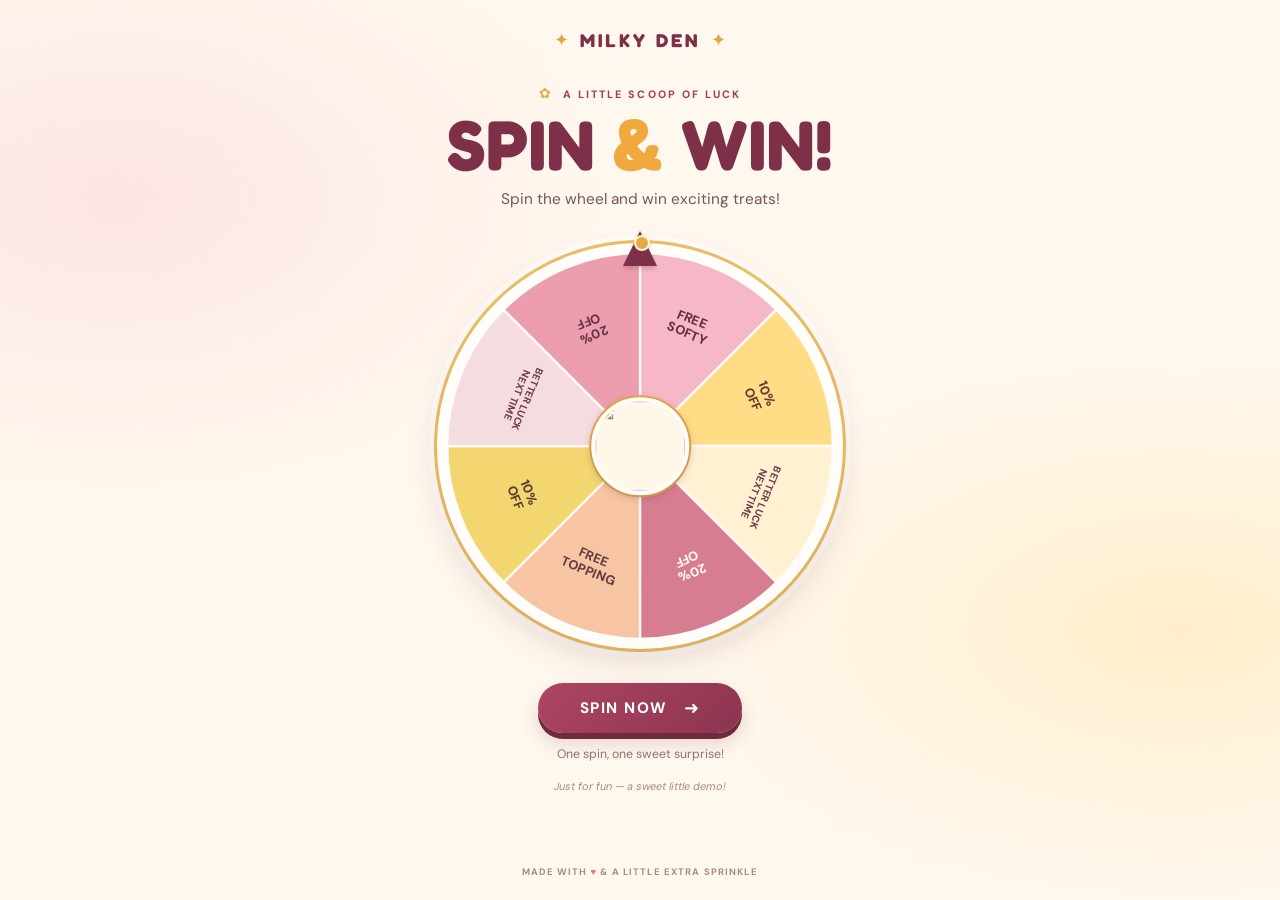
==== index.html @ 65115a9a "Add files via upload" ====
<!doctype html>
<html lang="en">
  <head>
    <meta charset="UTF-8">
    <meta name="viewport" content="width=device-width, initial-scale=1">
    <meta name="theme-color" content="#fff8ef">
    <meta
      name="description"
      content="Spin the Milky Den prize wheel and win an ice cream treat."
    >
    <title>Milky Den | Spin &amp; Win</title>
    <link rel="preconnect" href="https://fonts.googleapis.com">
    <link rel="preconnect" href="https://fonts.gstatic.com" crossorigin>
    <link
      href="https://fonts.googleapis.com/css2?family=DM+Sans:wght@400;500;600;700;800&family=Fredoka:wght@500;600;700&display=swap"
      rel="stylesheet"
    >
    <link rel="stylesheet" href="style.css">
    <script src="script.js" defer></script>
  </head>
  <body>
    <main class="page-shell">
      <header class="brand-header" aria-label="Milky Den">
        <span class="brand-sparkle" aria-hidden="true">✦</span>
        <span class="brand-name">MILKY DEN</span>
        <span class="brand-sparkle" aria-hidden="true">✦</span>
      </header>

      <section class="game-card" aria-labelledby="page-title">
        <div class="intro">
          <p class="eyebrow"><span aria-hidden="true">✿</span> A LITTLE SCOOP OF LUCK</p>
          <h1 id="page-title">SPIN <span>&amp;</span> WIN!</h1>
          <p class="subtitle">Spin the wheel and win exciting treats!</p>
        </div>

        <div class="wheel-area">
          <div class="wheel-frame" id="wheelFrame">
            <div class="pointer" aria-hidden="true"></div>
            <canvas
              class="prize-wheel"
              id="prizeWheel"
              role="img"
              aria-label="Prize wheel, clockwise from the top: Free Softy, 10 percent off, Better Luck Next Time, 20 percent off, Free Topping, 10 percent off, Better Luck Next Time, 20 percent off."
            ></canvas>
            <div class="wheel-hub" aria-hidden="true">
              <img class="hub-logo" src="assets/logo.png" alt="">
            </div>
          </div>
        </div>

        <button class="spin-button" id="spinButton" type="button">
          <span class="button-label">SPIN NOW</span>
          <span class="button-arrow" aria-hidden="true">➜</span>
        </button>
        <p class="spin-note" id="spinNote">One spin, one sweet surprise!</p>

        <div class="result-card" id="resultCard" role="status" aria-live="polite" hidden>
          <span class="result-sparkle" aria-hidden="true">✦</span>
          <p class="result-kicker" id="resultKicker">YOUR SPIN RESULT</p>
          <p class="result-message" id="resultMessage"></p>
          <p class="result-detail" id="resultDetail"></p>
        </div>

        <p class="demo-note">Just for fun — a sweet little demo!</p>
      </section>

      <footer class="page-footer">
        <span>MADE WITH <span class="heart" aria-label="love">♥</span> &amp; A LITTLE EXTRA SPRINKLE</span>
      </footer>
    </main>
  </body>
</html>
---- style.css ----
:root {
  color-scheme: light;
  font-family: "DM Sans", sans-serif;
  color: #512e36;
  background: #fff8ef;
  font-synthesis: none;
  text-rendering: optimizeLegibility;
  -webkit-font-smoothing: antialiased;
  -moz-osx-font-smoothing: grayscale;
  --berry: #a63f5c;
  --berry-deep: #7d3048;
  --pink: #f5b5c5;
  --cream: #fff8ef;
  --yellow: #ffd879;
}

* {
  box-sizing: border-box;
}

body {
  min-width: 320px;
  min-height: 100vh;
  margin: 0;
  overflow-x: hidden;
  background:
    radial-gradient(ellipse at 9% 22%, rgba(245, 181, 197, 0.28), transparent 30%),
    radial-gradient(ellipse at 92% 70%, rgba(255, 216, 121, 0.3), transparent 31%),
    var(--cream);
}

body::before,
body::after {
  position: fixed;
  z-index: -1;
  width: 280px;
  height: 280px;
  border: 1px solid rgba(166, 63, 92, 0.08);
  border-radius: 50%;
  content: "";
  pointer-events: none;
}

body::before {
  top: -150px;
  right: -80px;
  box-shadow: 0 0 0 24px rgba(245, 181, 197, 0.06), 0 0 0 48px rgba(245, 181, 197, 0.04);
}

body::after {
  bottom: -180px;
  left: -100px;
  width: 340px;
  height: 340px;
  box-shadow: 0 0 0 24px rgba(255, 216, 121, 0.08), 0 0 0 48px rgba(255, 216, 121, 0.05);
}

button {
  font: inherit;
}

.page-shell {
  display: flex;
  min-height: 100vh;
  flex-direction: column;
  align-items: center;
  padding: 28px 20px 20px;
}

.brand-header {
  display: flex;
  align-items: center;
  gap: 11px;
  color: var(--berry-deep);
}

.brand-name {
  font-family: "Fredoka", sans-serif;
  font-size: 1.16rem;
  font-weight: 700;
  letter-spacing: 0.17em;
}

.brand-sparkle {
  color: #e7a63c;
  font-size: 1.15rem;
}

.game-card {
  display: flex;
  width: min(100%, 590px);
  flex: 1;
  flex-direction: column;
  align-items: center;
  padding: 32px 28px 23px;
  text-align: center;
}

.intro {
  margin-bottom: 22px;
}

.eyebrow {
  margin: 0 0 7px;
  color: var(--berry);
  font-size: 0.67rem;
  font-weight: 800;
  letter-spacing: 0.19em;
}

.eyebrow span {
  margin-right: 5px;
  color: #e5a944;
  font-size: 0.9rem;
}

h1 {
  margin: 0;
  color: var(--berry-deep);
  font-family: "Fredoka", sans-serif;
  font-size: clamp(2.8rem, 11vw, 4.4rem);
  font-weight: 700;
  letter-spacing: 0.015em;
  line-height: 1;
}

h1 span {
  color: #efa93d;
}

.subtitle {
  margin: 10px 0 0;
  color: #76565a;
  font-size: 0.96rem;
}

.wheel-area {
  width: min(100%, 430px);
  padding: 12px;
}

.wheel-frame {
  position: relative;
  width: 100%;
  aspect-ratio: 1;
  border: 8px solid #fffdf9;
  border-radius: 50%;
  background: #fffdf9;
  box-shadow:
    0 12px 30px rgba(109, 57, 55, 0.17),
    0 0 0 3px #efc264,
    0 0 0 8px rgba(255, 255, 255, 0.72);
}

.prize-wheel {
  display: block;
  width: 100%;
  height: 100%;
  overflow: visible;
  border-radius: 50%;
  transform: rotate(0deg);
  transform-origin: center;
  will-change: transform;
}

.pointer {
  position: absolute;
  z-index: 3;
  top: -20px;
  left: 50%;
  width: 0;
  height: 0;
  border-top: 0;
  border-right: 17px solid transparent;
  border-bottom: 35px solid var(--berry-deep);
  border-left: 17px solid transparent;
  filter: drop-shadow(0 3px 2px rgba(73, 33, 42, 0.2));
  transform: translateX(-50%);
}

.pointer::after {
  position: absolute;
  top: 4px;
  left: -6px;
  width: 12px;
  height: 12px;
  border: 2px solid #fff6d8;
  border-radius: 50%;
  background: #e6aa43;
  content: "";
}

.wheel-hub {
  position: absolute;
  z-index: 2;
  top: 50%;
  left: 50%;
  display: flex;
  width: 25%;
  aspect-ratio: 1;
  flex-direction: column;
  align-items: center;
  justify-content: center;
  border: 4px solid #fffdf9;
  border-radius: 50%;
  background: #fff7e8;
  box-shadow: 0 2px 9px rgba(82, 46, 54, 0.28), 0 0 0 2px #e8ad49;
  color: var(--berry-deep);
  line-height: 1;
  transform: translate(-50%, -50%);
}

.hub-logo {
  display: block;
  width: 100%;
  height: 100%;
  border-radius: 50%;
  object-fit: contain;
}

.spin-button {
  display: flex;
  min-width: 204px;
  align-items: center;
  justify-content: center;
  gap: 16px;
  margin-top: 22px;
  padding: 14px 26px;
  border: 0;
  border-radius: 999px;
  background: linear-gradient(135deg, #ae4662, #8c3450);
  box-shadow: 0 6px 0 #6f2a40, 0 10px 20px rgba(125, 48, 72, 0.2);
  color: white;
  cursor: pointer;
  font-size: 0.95rem;
  font-weight: 800;
  letter-spacing: 0.1em;
  transition: transform 160ms ease, box-shadow 160ms ease, opacity 160ms ease;
}

.spin-button:hover:not(:disabled) {
  box-shadow: 0 4px 0 #6f2a40, 0 7px 16px rgba(125, 48, 72, 0.2);
  transform: translateY(2px);
}

.spin-button:active:not(:disabled) {
  box-shadow: 0 2px 0 #6f2a40;
  transform: translateY(4px);
}

.spin-button:focus-visible {
  outline: 3px solid #e8ad49;
  outline-offset: 5px;
}

.spin-button:disabled {
  cursor: not-allowed;
  opacity: 0.72;
}

.button-arrow {
  font-size: 1.1rem;
}

.spin-note {
  min-height: 1.2em;
  margin: 13px 0 0;
  color: #8d7273;
  font-size: 0.77rem;
}

.result-card {
  position: relative;
  width: min(100%, 360px);
  margin-top: 21px;
  padding: 18px 20px 16px;
  border: 1px solid rgba(166, 63, 92, 0.15);
  border-radius: 20px;
  background: rgba(255, 255, 255, 0.75);
  box-shadow: 0 8px 22px rgba(109, 57, 55, 0.09);
  animation: result-pop 420ms cubic-bezier(0.2, 0.8, 0.2, 1) both;
}

.result-sparkle {
  position: absolute;
  top: 12px;
  right: 16px;
  color: #e7a63c;
  font-size: 1.1rem;
}

.result-kicker {
  margin: 0 0 6px;
  color: var(--berry);
  font-size: 0.64rem;
  font-weight: 800;
  letter-spacing: 0.16em;
}

.result-message {
  margin: 0;
  color: var(--berry-deep);
  font-family: "Fredoka", sans-serif;
  font-size: 1.65rem;
  font-weight: 600;
}

.result-detail {
  margin: 5px 0 0;
  color: #76565a;
  font-size: 0.8rem;
}

.demo-note {
  margin: 17px 0 0;
  color: #a88b7d;
  font-size: 0.68rem;
  font-style: italic;
}

.page-footer {
  padding: 9px 0 2px;
  color: #a88b7d;
  font-size: 0.59rem;
  font-weight: 700;
  letter-spacing: 0.12em;
  text-align: center;
}

.heart {
  color: #d67583;
}

@keyframes result-pop {
  from {
    opacity: 0;
    transform: translateY(10px) scale(0.97);
  }

  to {
    opacity: 1;
    transform: translateY(0) scale(1);
  }
}

@media (max-width: 480px) {
  .page-shell {
    padding: 22px 14px 16px;
  }

  .game-card {
    padding: 29px 4px 18px;
  }

  .intro {
    margin-bottom: 19px;
  }

  .subtitle {
    font-size: 0.88rem;
  }

  .wheel-area {
    width: min(100%, 370px);
    padding: 10px;
  }

  .wheel-frame {
    border-width: 6px;
  }

  .pointer {
    top: -17px;
    border-right-width: 14px;
    border-bottom-width: 30px;
    border-left-width: 14px;
  }

  .pointer::after {
    left: -5px;
    width: 10px;
    height: 10px;
  }

  .spin-button {
    margin-top: 19px;
  }
}

@media (prefers-reduced-motion: reduce) {
  *,
  *::before,
  *::after {
    scroll-behavior: auto !important;
  }
}
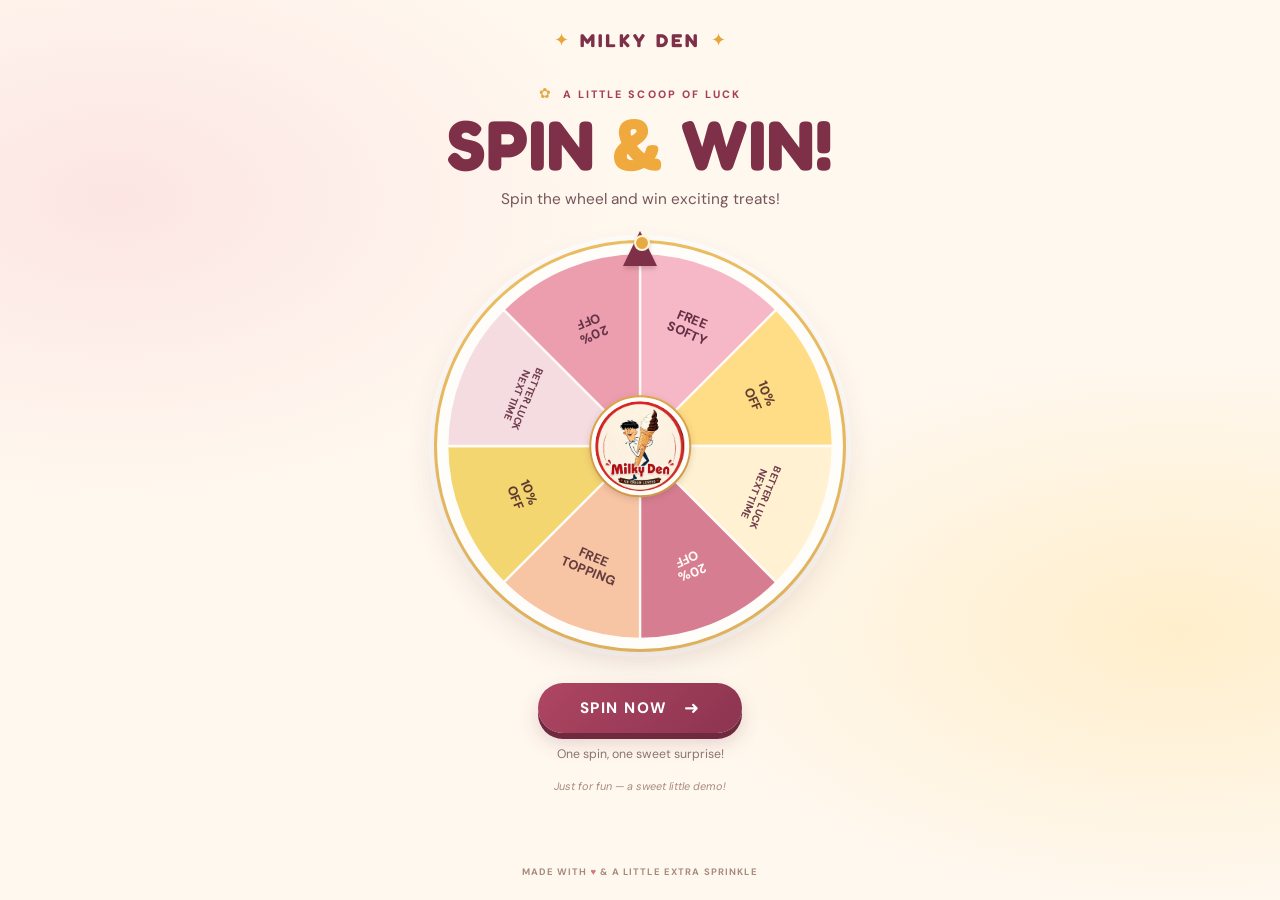
==== commit 1320b0a0: "Add files via upload" ====
--- a/index.html
+++ b/index.html
@@ -43,7 +43,7 @@
               aria-label="Prize wheel, clockwise from the top: Free Softy, 10 percent off, Better Luck Next Time, 20 percent off, Free Topping, 10 percent off, Better Luck Next Time, 20 percent off."
             ></canvas>
             <div class="wheel-hub" aria-hidden="true">
-              <img class="hub-logo" src="assets/logo.png" alt="">
+              <img class="hub-logo" src="./assets/logo.png" alt="">
             </div>
           </div>
         </div>
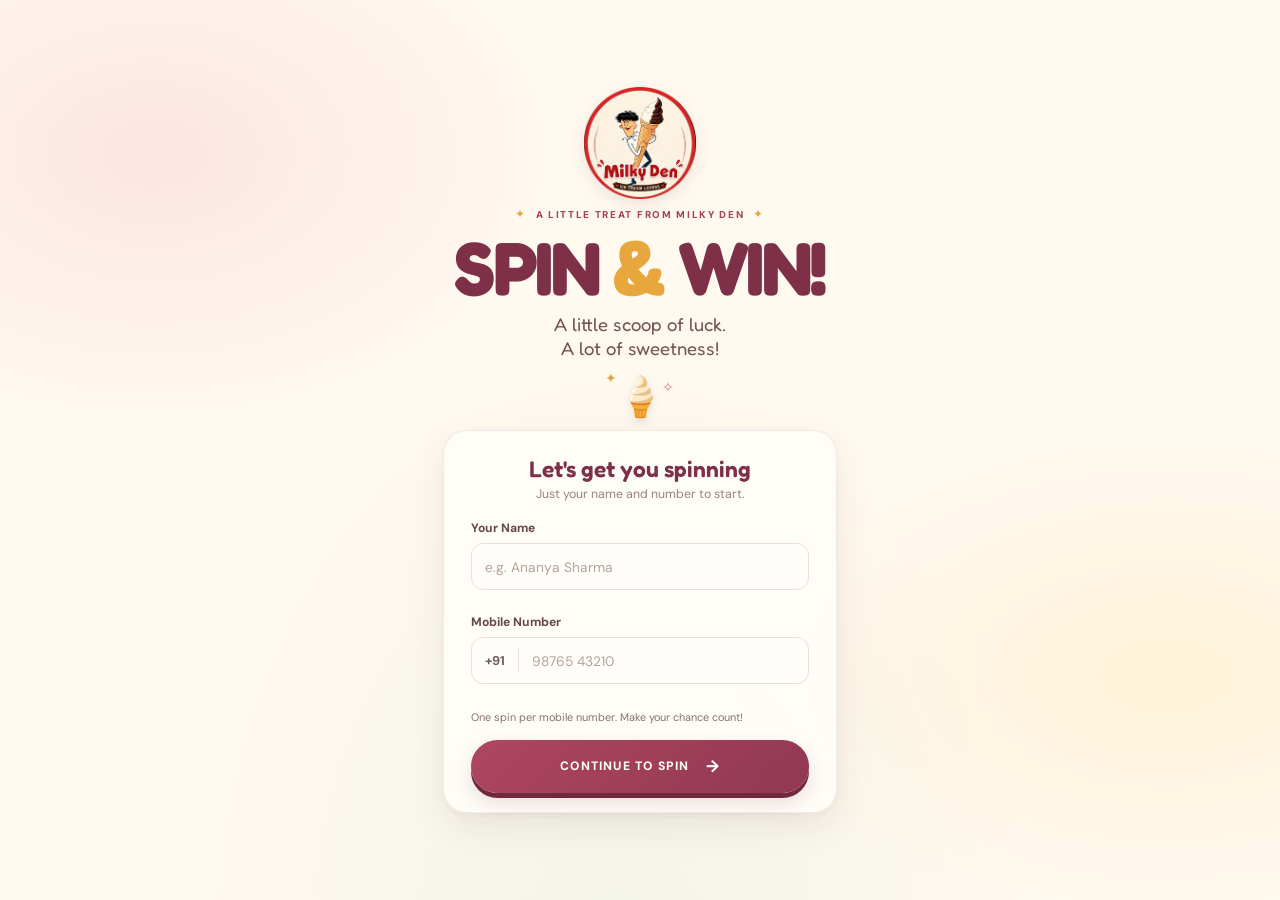
==== commit c2dd9227: "Add files via upload" ====
--- a/index.html
+++ b/index.html
@@ -3,70 +3,132 @@
   <head>
     <meta charset="UTF-8">
     <meta name="viewport" content="width=device-width, initial-scale=1">
-    <meta name="theme-color" content="#fff8ef">
-    <meta
-      name="description"
-      content="Spin the Milky Den prize wheel and win an ice cream treat."
-    >
-    <title>Milky Den | Spin &amp; Win</title>
+    <meta name="theme-color" content="#fff9f0">
+    <meta name="description" content="A little scoop of luck. A lot of sweetness! Spin with Milky Den.">
+    <title>Spin &amp; Win | Milky Den</title>
     <link rel="preconnect" href="https://fonts.googleapis.com">
     <link rel="preconnect" href="https://fonts.gstatic.com" crossorigin>
     <link
-      href="https://fonts.googleapis.com/css2?family=DM+Sans:wght@400;500;600;700;800&family=Fredoka:wght@500;600;700&display=swap"
+      href="https://fonts.googleapis.com/css2?family=DM+Sans:wght@400;500;600;700;800&family=Fredoka:wght@400;500;600;700&display=swap"
       rel="stylesheet"
     >
-    <link rel="stylesheet" href="style.css">
-    <script src="script.js" defer></script>
+    <link rel="stylesheet" href="style.css?v=6">
+    <script src="./assets/supabase-config.js"></script>
+    <script src="script.js?v=6" defer></script>
   </head>
   <body>
-    <main class="page-shell">
-      <header class="brand-header" aria-label="Milky Den">
-        <span class="brand-sparkle" aria-hidden="true">✦</span>
-        <span class="brand-name">MILKY DEN</span>
-        <span class="brand-sparkle" aria-hidden="true">✦</span>
-      </header>
-
-      <section class="game-card" aria-labelledby="page-title">
-        <div class="intro">
-          <p class="eyebrow"><span aria-hidden="true">✿</span> A LITTLE SCOOP OF LUCK</p>
-          <h1 id="page-title">SPIN <span>&amp;</span> WIN!</h1>
-          <p class="subtitle">Spin the wheel and win exciting treats!</p>
-        </div>
-
-        <div class="wheel-area">
-          <div class="wheel-frame" id="wheelFrame">
-            <div class="pointer" aria-hidden="true"></div>
-            <canvas
-              class="prize-wheel"
-              id="prizeWheel"
-              role="img"
-              aria-label="Prize wheel, clockwise from the top: Free Softy, 10 percent off, Better Luck Next Time, 20 percent off, Free Topping, 10 percent off, Better Luck Next Time, 20 percent off."
-            ></canvas>
-            <div class="wheel-hub" aria-hidden="true">
-              <img class="hub-logo" src="./assets/logo.png" alt="">
+    <main class="app-shell">
+      <section class="screen registration-screen is-active" id="registrationScreen" aria-labelledby="registrationTitle">
+        <img class="brand-logo registration-logo" src="./assets/logo.png" alt="Milky Den">
+        <div class="registration-content">
+          <div class="intro">
+            <p class="eyebrow"><span aria-hidden="true">✦</span> A LITTLE TREAT FROM MILKY DEN <span aria-hidden="true">✦</span></p>
+            <h1 id="registrationTitle">SPIN <span>&amp;</span> WIN!</h1>
+            <p class="tagline">A little scoop of luck.<br>A lot of sweetness!</p>
+            <div class="scoop-illustration" aria-hidden="true">
+              <span class="scoop-sparkle sparkle-left">✦</span>
+              <span class="scoop-emoji">🍦</span>
+              <span class="scoop-sparkle sparkle-right">✧</span>
             </div>
           </div>
+
+          <form class="registration-card" id="registrationForm" novalidate>
+            <div class="card-heading">
+              <h2>Let's get you spinning</h2>
+              <p>Just your name and number to start.</p>
+            </div>
+
+            <label for="customerName">Your Name</label>
+            <input
+              id="customerName"
+              name="name"
+              type="text"
+              autocomplete="name"
+              placeholder="e.g. Ananya Sharma"
+              maxlength="60"
+              required
+              aria-describedby="nameError"
+            >
+            <p class="field-error" id="nameError"></p>
+
+            <label for="customerPhone">Mobile Number</label>
+            <div class="phone-input">
+              <span class="country-code" aria-hidden="true">+91</span>
+              <input
+                id="customerPhone"
+                name="phone"
+                type="tel"
+                inputmode="tel"
+                autocomplete="tel"
+                placeholder="98765 43210"
+                maxlength="18"
+                required
+                aria-describedby="phoneError"
+              >
+            </div>
+            <p class="field-error" id="phoneError"></p>
+            <p class="phone-privacy-note">
+              One spin per mobile number. Make your chance count!
+            </p>
+            <p class="field-error storage-error" id="storageError" role="alert" hidden></p>
+
+            <button class="primary-button continue-button" type="submit">
+              <span>CONTINUE TO SPIN</span><span class="button-arrow" aria-hidden="true">→</span>
+            </button>
+          </form>
         </div>
-
-        <button class="spin-button" id="spinButton" type="button">
-          <span class="button-label">SPIN NOW</span>
-          <span class="button-arrow" aria-hidden="true">➜</span>
-        </button>
-        <p class="spin-note" id="spinNote">One spin, one sweet surprise!</p>
-
-        <div class="result-card" id="resultCard" role="status" aria-live="polite" hidden>
-          <span class="result-sparkle" aria-hidden="true">✦</span>
-          <p class="result-kicker" id="resultKicker">YOUR SPIN RESULT</p>
-          <p class="result-message" id="resultMessage"></p>
-          <p class="result-detail" id="resultDetail"></p>
-        </div>
-
-        <p class="demo-note">Just for fun — a sweet little demo!</p>
       </section>
 
-      <footer class="page-footer">
-        <span>MADE WITH <span class="heart" aria-label="love">♥</span> &amp; A LITTLE EXTRA SPRINKLE</span>
-      </footer>
+      <section class="screen wheel-screen" id="wheelScreen" aria-labelledby="wheelTitle" aria-hidden="true" hidden>
+        <img class="brand-logo wheel-logo" src="./assets/logo.png" alt="Milky Den">
+        <div class="wheel-content">
+          <div class="wheel-heading">
+            <p class="eyebrow"><span aria-hidden="true">✦</span> YOUR MOMENT, YOUR MAGIC <span aria-hidden="true">✦</span></p>
+            <h1 id="wheelTitle">YOUR SWEET CHANCE!</h1>
+            <p>Spin and discover your surprise.</p>
+          </div>
+
+          <div class="wheel-stage">
+            <span class="wheel-star wheel-star-one" aria-hidden="true">✦</span>
+            <span class="wheel-star wheel-star-two" aria-hidden="true">✧</span>
+            <span class="wheel-star wheel-star-three" aria-hidden="true">✳</span>
+            <div class="wheel-frame" id="wheelFrame">
+              <div class="wheel-disc" id="wheelDisc">
+                <canvas
+                  class="prize-wheel"
+                  id="prizeWheel"
+                  role="img"
+                  aria-label="Prize wheel, clockwise from the top: Free Softy, 10 percent off, Better Luck Next Time, 20 percent off, Free Topping, 10 percent off, Better Luck Next Time, 20 percent off."
+                ></canvas>
+                <div class="wheel-center" aria-hidden="true">
+                  <img class="hub-logo" src="./assets/logo.png" alt="">
+                </div>
+              </div>
+              <div class="pointer" aria-hidden="true"></div>
+            </div>
+          </div>
+
+          <button class="primary-button spin-button" id="spinButton" type="button" disabled>
+            <span class="button-label">SPIN NOW</span><span class="button-arrow" aria-hidden="true">🍦</span>
+          </button>
+          <p class="spin-note" id="spinNote" role="status" aria-live="polite"></p>
+        </div>
+      </section>
+
+      <section class="screen result-screen" id="resultScreen" aria-labelledby="completionTitle" aria-hidden="true" hidden>
+        <img class="brand-logo result-logo" src="./assets/logo.png" alt="Milky Den">
+        <div class="saved-result-card">
+          <div class="result-decoration" aria-hidden="true">✦</div>
+          <p class="result-welcome" id="resultWelcome"></p>
+          <span class="result-scoop" aria-hidden="true">🍦</span>
+          <p class="result-kicker">SWEET SURPRISE, SAVED JUST FOR YOU</p>
+          <h1 id="completionTitle">YOUR CHANCE IS COMPLETED!</h1>
+          <p class="saved-prize-label">Your prize</p>
+          <p class="saved-prize" id="savedPrize"></p>
+          <p class="result-message" id="resultMessage"></p>
+          <p class="redemption-note" id="redemptionNote"></p>
+        </div>
+      </section>
     </main>
   </body>
 </html>
--- a/style.css
+++ b/style.css
@@ -1,390 +1,1007 @@
 :root {
   color-scheme: light;
   font-family: "DM Sans", sans-serif;
-  color: #512e36;
-  background: #fff8ef;
+  color: #54363b;
+  background: #fff9f0;
   font-synthesis: none;
   text-rendering: optimizeLegibility;
   -webkit-font-smoothing: antialiased;
   -moz-osx-font-smoothing: grayscale;
   --berry: #a63f5c;
   --berry-deep: #7d3048;
+  --cream: #fff9f0;
   --pink: #f5b5c5;
-  --cream: #fff8ef;
-  --yellow: #ffd879;
+  --yellow: #ffdc86;
+  --mint: #c5e1cd;
+  --lavender: #e8d9ef;
+  --peach: #f7c4a4;
+  --rim-inset: 10px;
+  --pointer-height: 26px;
 }
 
 * {
   box-sizing: border-box;
 }
 
+html,
 body {
   min-width: 320px;
+  min-height: 100%;
+  margin: 0;
+}
+
+body {
   min-height: 100vh;
-  margin: 0;
+  min-height: 100svh;
   overflow-x: hidden;
   background:
-    radial-gradient(ellipse at 9% 22%, rgba(245, 181, 197, 0.28), transparent 30%),
-    radial-gradient(ellipse at 92% 70%, rgba(255, 216, 121, 0.3), transparent 31%),
+    radial-gradient(ellipse at 12% 17%, rgba(245, 181, 197, 0.3), transparent 25rem),
+    radial-gradient(ellipse at 91% 75%, rgba(255, 220, 134, 0.23), transparent 27rem),
+    radial-gradient(ellipse at 48% 105%, rgba(197, 225, 205, 0.2), transparent 26rem),
     var(--cream);
 }
 
-body::before,
-body::after {
-  position: fixed;
+button,
+input {
+  font: inherit;
+}
+
+button,
+input {
+  -webkit-tap-highlight-color: transparent;
+}
+
+.app-shell {
+  position: relative;
+  display: grid;
+  width: 100%;
+  min-height: 100vh;
+  min-height: 100svh;
+  place-items: center;
+  padding: 24px;
+}
+
+.screen {
+  display: flex;
+  width: min(100%, 520px);
+  min-height: calc(100vh - 48px);
+  min-height: calc(100svh - 48px);
+  flex-direction: column;
+  align-items: center;
+  justify-content: center;
+  text-align: center;
+}
+
+.screen[hidden] {
+  display: none;
+}
+
+.screen.is-active {
+  animation: screen-enter 480ms cubic-bezier(0.2, 0.75, 0.25, 1) both;
+}
+
+.screen.is-leaving {
+  animation: screen-leave 260ms ease both;
+  pointer-events: none;
+}
+
+.brand-logo {
+  display: block;
+  width: 100px;
+  height: 100px;
+  object-fit: contain;
+  filter: drop-shadow(0 5px 8px rgba(90, 50, 45, 0.1));
+}
+
+.registration-logo {
+  width: 112px;
+  height: 112px;
+  margin-bottom: 5px;
+}
+
+.registration-content {
+  width: 100%;
+}
+
+.intro {
+  position: relative;
+  padding-top: 2px;
+}
+
+.eyebrow {
+  margin: 0;
+  color: var(--berry);
+  font-size: 0.62rem;
+  font-weight: 800;
+  letter-spacing: 0.17em;
+}
+
+.eyebrow span {
+  padding: 0 5px;
+  color: #dfa840;
+  font-size: 0.78rem;
+}
+
+h1,
+h2,
+p {
+  overflow-wrap: break-word;
+}
+
+h1,
+h2 {
+  font-family: "Fredoka", sans-serif;
+}
+
+.registration-screen h1 {
+  margin: 9px 0 0;
+  color: var(--berry-deep);
+  font-size: clamp(3.35rem, 11vw, 4.7rem);
+  font-weight: 700;
+  letter-spacing: -0.035em;
+  line-height: 0.98;
+}
+
+.registration-screen h1 span {
+  color: #e8a73d;
+}
+
+.tagline {
+  margin: 8px 0 0;
+  color: #75545a;
+  font-family: "Fredoka", sans-serif;
+  font-size: 1.16rem;
+  font-weight: 400;
+  line-height: 1.28;
+}
+
+.scoop-illustration {
+  position: relative;
+  display: grid;
+  width: 64px;
+  height: 58px;
+  place-items: center;
+  margin: 7px auto 5px;
+}
+
+.scoop-emoji {
+  display: block;
+  font-size: 2.45rem;
+  filter: drop-shadow(0 5px 5px rgba(111, 63, 56, 0.12));
+  animation: scoop-bob 2.6s ease-in-out infinite;
+}
+
+.scoop-sparkle {
+  position: absolute;
+  color: #dda84e;
+  pointer-events: none;
+}
+
+.sparkle-left {
+  top: 3px;
+  left: -3px;
+  font-size: 0.85rem;
+}
+
+.sparkle-right {
+  top: 11px;
+  right: -2px;
+  color: #cf7786;
+  font-size: 0.9rem;
+}
+
+.registration-card {
+  width: min(100%, 394px);
+  margin: 0 auto;
+  padding: 24px 27px 19px;
+  border: 1px solid rgba(125, 48, 72, 0.09);
+  border-radius: 24px;
+  background: rgba(255, 253, 249, 0.91);
+  box-shadow: 0 14px 36px rgba(99, 55, 55, 0.09), 0 2px 6px rgba(99, 55, 55, 0.035);
+  text-align: left;
+}
+
+.card-heading {
+  margin-bottom: 18px;
+  text-align: center;
+}
+
+.card-heading h2 {
+  margin: 0;
+  color: var(--berry-deep);
+  font-size: 1.42rem;
+  font-weight: 600;
+}
+
+.card-heading p {
+  margin: 4px 0 0;
+  color: #9a817a;
+  font-size: 0.77rem;
+}
+
+.registration-card label {
+  display: block;
+  margin: 0 0 7px;
+  color: #67474b;
+  font-size: 0.76rem;
+  font-weight: 700;
+}
+
+.registration-card input {
+  width: 100%;
+  height: 47px;
+  padding: 0 13px;
+  border: 1px solid #ecded6;
+  border-radius: 12px;
+  outline: none;
+  background: #fffefa;
+  color: #52363c;
+  font-size: 0.86rem;
+  transition: border-color 150ms ease, box-shadow 150ms ease;
+}
+
+.registration-card input::placeholder {
+  color: #b6a29a;
+}
+
+.registration-card input:focus {
+  border-color: #cb8591;
+  box-shadow: 0 0 0 3px rgba(203, 133, 145, 0.15);
+}
+
+.registration-card input[aria-invalid="true"] {
+  border-color: #bd4b56;
+}
+
+.registration-card input:read-only {
+  background: #fff7f4;
+  color: #806b69;
+}
+
+.phone-privacy-note {
+  margin: 2px 0 12px;
+  color: #896f70;
+  font-size: 0.68rem;
+  line-height: 1.5;
+}
+
+.phone-input {
+  display: flex;
+  height: 47px;
+  align-items: center;
+  overflow: hidden;
+  border: 1px solid #ecded6;
+  border-radius: 12px;
+  background: #fffefa;
+}
+
+.phone-input:focus-within {
+  border-color: #cb8591;
+  box-shadow: 0 0 0 3px rgba(203, 133, 145, 0.15);
+}
+
+.phone-input input {
+  height: 45px;
+  border: 0;
+  border-radius: 0;
+  background: transparent;
+  box-shadow: none;
+}
+
+.phone-input input:focus {
+  box-shadow: none;
+}
+
+.country-code {
+  display: grid;
+  height: 25px;
+  flex: 0 0 auto;
+  place-items: center;
+  padding: 0 13px;
+  border-right: 1px solid #eee1da;
+  color: #735a59;
+  font-size: 0.8rem;
+  font-weight: 700;
+}
+
+.field-error {
+  min-height: 0.85em;
+  margin: 5px 0 10px;
+  color: #b23d4c;
+  font-size: 0.67rem;
+}
+
+.primary-button {
+  display: inline-flex;
+  min-height: 53px;
+  align-items: center;
+  justify-content: center;
+  gap: 16px;
+  padding: 0 25px;
+  border: 0;
+  border-radius: 999px;
+  background: linear-gradient(135deg, #ae4662, #913852);
+  box-shadow: 0 5px 0 #712940, 0 9px 20px rgba(125, 48, 72, 0.17);
+  color: #fffdf8;
+  cursor: pointer;
+  font-size: 0.76rem;
+  font-weight: 800;
+  letter-spacing: 0.1em;
+  text-align: center;
+  transition: transform 160ms ease, box-shadow 160ms ease, opacity 160ms ease;
+}
+
+.primary-button:hover:not(:disabled) {
+  box-shadow: 0 3px 0 #712940, 0 7px 16px rgba(125, 48, 72, 0.17);
+  transform: translateY(2px);
+}
+
+.primary-button:active:not(:disabled) {
+  box-shadow: 0 1px 0 #712940;
+  transform: translateY(4px);
+}
+
+.primary-button:focus-visible {
+  outline: 3px solid #e8ad49;
+  outline-offset: 4px;
+}
+
+.button-arrow {
+  font-size: 1.05rem;
+}
+
+.continue-button {
+  width: 100%;
+  margin-top: 3px;
+}
+
+.wheel-screen {
+  width: min(100%, 650px);
+  padding-top: 12px;
+  padding-bottom: 15px;
+}
+
+.wheel-logo {
+  width: 83px;
+  height: 83px;
+  margin-bottom: 1px;
+}
+
+.wheel-content {
+  display: flex;
+  width: 100%;
+  flex-direction: column;
+  align-items: center;
+}
+
+.wheel-heading h1 {
+  margin: 5px 0 0;
+  color: var(--berry-deep);
+  font-size: clamp(2.05rem, 6vw, 2.85rem);
+  font-weight: 600;
+  letter-spacing: -0.02em;
+  line-height: 1.1;
+}
+
+.wheel-heading > p:last-child {
+  margin: 5px 0 0;
+  color: #806b69;
+  font-size: 0.87rem;
+}
+
+.wheel-stage {
+  position: relative;
+  display: grid;
+  width: min(100%, 510px);
+  margin-top: 20px;
+  place-items: center;
+  isolation: isolate;
+}
+
+.wheel-stage::before {
+  position: absolute;
   z-index: -1;
-  width: 280px;
-  height: 280px;
-  border: 1px solid rgba(166, 63, 92, 0.08);
+  width: 97%;
+  aspect-ratio: 1;
+  border-radius: 50%;
+  background: radial-gradient(circle, rgba(255, 255, 255, 0.62), rgba(255, 249, 240, 0) 69%);
+  content: "";
+}
+
+.wheel-frame {
+  position: relative;
+  width: min(100%, 490px);
+  aspect-ratio: 1;
+  border: 3px solid rgba(255, 255, 255, 0.96);
+  border-radius: 50%;
+  background:
+    conic-gradient(from 0deg, #ffbad0, #fffdf8 13%, #c9eff0 26%, #fffdf8 39%, #f5c5d6 52%, #fffdf8 65%, #d8caff 78%, #fffdf8 91%, #ffbad0);
+  box-shadow:
+    0 16px 34px rgba(130, 77, 111, 0.14),
+    0 0 0 5px rgba(255, 255, 255, 0.62),
+    inset 0 2px 0 rgba(255, 255, 255, 0.96);
+}
+
+.wheel-disc {
+  position: absolute;
+  inset: var(--rim-inset);
+  overflow: hidden;
+  border-radius: 50%;
+  background: #fffefa;
+  box-shadow:
+    inset 0 0 0 1px rgba(215, 113, 153, 0.22),
+    0 0 0 1px rgba(255, 255, 255, 0.82);
+}
+
+.wheel-disc::before {
+  position: absolute;
+  z-index: 2;
+  inset: 1px;
+  border: 1px solid rgba(255, 255, 255, 0.32);
   border-radius: 50%;
   content: "";
   pointer-events: none;
 }
 
-body::before {
-  top: -150px;
-  right: -80px;
-  box-shadow: 0 0 0 24px rgba(245, 181, 197, 0.06), 0 0 0 48px rgba(245, 181, 197, 0.04);
-}
-
-body::after {
-  bottom: -180px;
-  left: -100px;
-  width: 340px;
-  height: 340px;
-  box-shadow: 0 0 0 24px rgba(255, 216, 121, 0.08), 0 0 0 48px rgba(255, 216, 121, 0.05);
-}
-
-button {
-  font: inherit;
-}
-
-.page-shell {
-  display: flex;
-  min-height: 100vh;
-  flex-direction: column;
-  align-items: center;
-  padding: 28px 20px 20px;
-}
-
-.brand-header {
-  display: flex;
-  align-items: center;
-  gap: 11px;
-  color: var(--berry-deep);
-}
-
-.brand-name {
-  font-family: "Fredoka", sans-serif;
-  font-size: 1.16rem;
-  font-weight: 700;
-  letter-spacing: 0.17em;
-}
-
-.brand-sparkle {
-  color: #e7a63c;
-  font-size: 1.15rem;
-}
-
-.game-card {
-  display: flex;
-  width: min(100%, 590px);
-  flex: 1;
-  flex-direction: column;
-  align-items: center;
-  padding: 32px 28px 23px;
-  text-align: center;
-}
-
-.intro {
-  margin-bottom: 22px;
-}
-
-.eyebrow {
-  margin: 0 0 7px;
-  color: var(--berry);
-  font-size: 0.67rem;
-  font-weight: 800;
-  letter-spacing: 0.19em;
-}
-
-.eyebrow span {
-  margin-right: 5px;
-  color: #e5a944;
-  font-size: 0.9rem;
-}
-
-h1 {
-  margin: 0;
-  color: var(--berry-deep);
-  font-family: "Fredoka", sans-serif;
-  font-size: clamp(2.8rem, 11vw, 4.4rem);
-  font-weight: 700;
-  letter-spacing: 0.015em;
-  line-height: 1;
-}
-
-h1 span {
-  color: #efa93d;
-}
-
-.subtitle {
-  margin: 10px 0 0;
-  color: #76565a;
-  font-size: 0.96rem;
-}
-
-.wheel-area {
-  width: min(100%, 430px);
-  padding: 12px;
-}
-
-.wheel-frame {
-  position: relative;
-  width: 100%;
-  aspect-ratio: 1;
-  border: 8px solid #fffdf9;
+.wheel-disc::after {
+  position: absolute;
+  z-index: 2;
+  inset: -1px;
+  border: 1px solid rgba(131, 90, 163, 0.12);
   border-radius: 50%;
-  background: #fffdf9;
-  box-shadow:
-    0 12px 30px rgba(109, 57, 55, 0.17),
-    0 0 0 3px #efc264,
-    0 0 0 8px rgba(255, 255, 255, 0.72);
+  content: "";
+  pointer-events: none;
 }
 
 .prize-wheel {
   display: block;
   width: 100%;
   height: 100%;
-  overflow: visible;
   border-radius: 50%;
   transform: rotate(0deg);
   transform-origin: center;
   will-change: transform;
 }
 
+.wheel-center {
+  position: absolute;
+  z-index: 3;
+  top: 50%;
+  left: 50%;
+  display: grid;
+  width: 24%;
+  aspect-ratio: 1;
+  place-items: center;
+  border: 5px solid #fff;
+  border-radius: 50%;
+  background: #fff;
+  box-shadow:
+    0 7px 18px rgba(88, 55, 115, 0.2),
+    0 0 0 3px #f58aaa,
+    inset 0 0 0 1px rgba(205, 91, 135, 0.12);
+  transform: translate(-50%, -50%);
+}
+
+.hub-logo {
+  display: block;
+  width: 88%;
+  height: 88%;
+  border-radius: 50%;
+  object-fit: contain;
+}
+
 .pointer {
   position: absolute;
-  z-index: 3;
-  top: -20px;
+  z-index: 5;
+  top: calc(var(--rim-inset) - var(--pointer-height));
   left: 50%;
-  width: 0;
-  height: 0;
-  border-top: 0;
-  border-right: 17px solid transparent;
-  border-bottom: 35px solid var(--berry-deep);
-  border-left: 17px solid transparent;
-  filter: drop-shadow(0 3px 2px rgba(73, 33, 42, 0.2));
+  width: 46px;
+  height: var(--pointer-height);
+  border: 2px solid #fff;
+  border-radius: 7px 7px 3px 3px;
+  background: #fff;
+  clip-path: polygon(0 0, 100% 0, 50% 100%);
+  filter: drop-shadow(0 3px 4px rgba(126, 54, 94, 0.2));
   transform: translateX(-50%);
 }
 
 .pointer::after {
   position: absolute;
-  top: 4px;
-  left: -6px;
-  width: 12px;
-  height: 12px;
-  border: 2px solid #fff6d8;
-  border-radius: 50%;
-  background: #e6aa43;
+  inset: 3px 4px 5px;
+  border-radius: 4px 4px 2px 2px;
+  background: linear-gradient(180deg, #ff8dac, #ef4f83);
+  clip-path: polygon(0 0, 100% 0, 50% 100%);
   content: "";
 }
 
-.wheel-hub {
+.wheel-star {
   position: absolute;
   z-index: 2;
-  top: 50%;
-  left: 50%;
-  display: flex;
-  width: 25%;
-  aspect-ratio: 1;
-  flex-direction: column;
-  align-items: center;
-  justify-content: center;
-  border: 4px solid #fffdf9;
-  border-radius: 50%;
-  background: #fff7e8;
-  box-shadow: 0 2px 9px rgba(82, 46, 54, 0.28), 0 0 0 2px #e8ad49;
-  color: var(--berry-deep);
-  line-height: 1;
-  transform: translate(-50%, -50%);
-}
-
-.hub-logo {
-  display: block;
-  width: 100%;
-  height: 100%;
-  border-radius: 50%;
-  object-fit: contain;
+  color: #d7a24a;
+  filter: drop-shadow(0 2px 3px rgba(112, 67, 55, 0.12));
+  pointer-events: none;
+  animation: twinkle 2.8s ease-in-out infinite;
+}
+
+.wheel-star-one {
+  top: 10%;
+  right: 2%;
+  color: #ee76a0;
+  font-size: 1.55rem;
+}
+
+.wheel-star-two {
+  bottom: 12%;
+  left: 0;
+  color: #8d75d6;
+  font-size: 1.45rem;
+  animation-delay: 0.65s;
+}
+
+.wheel-star-three {
+  top: 35%;
+  left: 1%;
+  color: #55bfa4;
+  font-size: 1rem;
+  animation-delay: 1.1s;
 }
 
 .spin-button {
-  display: flex;
-  min-width: 204px;
-  align-items: center;
-  justify-content: center;
-  gap: 16px;
-  margin-top: 22px;
-  padding: 14px 26px;
-  border: 0;
+  min-width: 224px;
+  min-height: 58px;
+  margin-top: 21px;
   border-radius: 999px;
-  background: linear-gradient(135deg, #ae4662, #8c3450);
-  box-shadow: 0 6px 0 #6f2a40, 0 10px 20px rgba(125, 48, 72, 0.2);
-  color: white;
-  cursor: pointer;
-  font-size: 0.95rem;
-  font-weight: 800;
-  letter-spacing: 0.1em;
-  transition: transform 160ms ease, box-shadow 160ms ease, opacity 160ms ease;
+  background: linear-gradient(135deg, #ff82a4, #ec4f81);
+  box-shadow: 0 5px 0 #cf3e6e, 0 10px 20px rgba(219, 65, 117, 0.22);
+  font-size: 0.88rem;
+  letter-spacing: 0.08em;
 }
 
 .spin-button:hover:not(:disabled) {
-  box-shadow: 0 4px 0 #6f2a40, 0 7px 16px rgba(125, 48, 72, 0.2);
-  transform: translateY(2px);
+  box-shadow: 0 3px 0 #cf3e6e, 0 7px 16px rgba(219, 65, 117, 0.2);
 }
 
 .spin-button:active:not(:disabled) {
-  box-shadow: 0 2px 0 #6f2a40;
-  transform: translateY(4px);
-}
-
-.spin-button:focus-visible {
-  outline: 3px solid #e8ad49;
-  outline-offset: 5px;
+  box-shadow: 0 1px 0 #cf3e6e;
 }
 
 .spin-button:disabled {
-  cursor: not-allowed;
+  cursor: wait;
   opacity: 0.72;
 }
 
-.button-arrow {
-  font-size: 1.1rem;
+.spin-button:disabled .button-arrow {
+  animation: spin-icon 1.3s linear infinite;
 }
 
 .spin-note {
   min-height: 1.2em;
   margin: 13px 0 0;
-  color: #8d7273;
-  font-size: 0.77rem;
-}
-
-.result-card {
+  color: #896f70;
+  font-size: 0.75rem;
+}
+
+.storage-error[hidden] {
+  display: none;
+}
+
+.result-screen {
+  width: min(100%, 560px);
+  gap: 8px;
+}
+
+.result-logo {
+  width: 88px;
+  height: 88px;
+}
+
+.saved-result-card {
   position: relative;
-  width: min(100%, 360px);
-  margin-top: 21px;
-  padding: 18px 20px 16px;
-  border: 1px solid rgba(166, 63, 92, 0.15);
+  width: 100%;
+  overflow: hidden;
+  padding: 32px clamp(22px, 6vw, 46px);
+  border: 1px solid rgba(125, 48, 72, 0.09);
+  border-radius: 28px;
+  background:
+    radial-gradient(ellipse at 0% 0%, rgba(245, 181, 197, 0.25), transparent 48%),
+    radial-gradient(ellipse at 100% 100%, rgba(255, 220, 134, 0.21), transparent 44%),
+    rgba(255, 253, 249, 0.95);
+  box-shadow: 0 16px 42px rgba(99, 55, 55, 0.1);
+  animation: result-pop 480ms cubic-bezier(0.2, 0.75, 0.25, 1) both;
+}
+
+.result-decoration {
+  position: absolute;
+  top: 17px;
+  right: 22px;
+  color: #dda94b;
+  font-size: 1.25rem;
+  animation: twinkle 2.8s ease-in-out infinite;
+}
+
+.result-welcome {
+  margin: 0 0 14px;
+  color: var(--berry);
+  font-family: "Fredoka", sans-serif;
+  font-size: 1.35rem;
+  font-weight: 500;
+}
+
+.result-scoop {
+  display: grid;
+  width: 59px;
+  height: 59px;
+  place-items: center;
+  margin: 0 auto 13px;
+  border: 1px solid rgba(166, 63, 92, 0.08);
   border-radius: 20px;
-  background: rgba(255, 255, 255, 0.75);
-  box-shadow: 0 8px 22px rgba(109, 57, 55, 0.09);
-  animation: result-pop 420ms cubic-bezier(0.2, 0.8, 0.2, 1) both;
-}
-
-.result-sparkle {
-  position: absolute;
-  top: 12px;
-  right: 16px;
-  color: #e7a63c;
-  font-size: 1.1rem;
-}
-
-.result-kicker {
-  margin: 0 0 6px;
-  color: var(--berry);
-  font-size: 0.64rem;
+  background: linear-gradient(145deg, #fff2d6, #ffe6e9);
+  box-shadow: 0 5px 12px rgba(111, 63, 56, 0.09);
+  font-size: 1.9rem;
+  animation: celebrate 850ms ease-in-out infinite alternate;
+}
+
+.saved-result-card .result-kicker {
+  margin: 0 0 7px;
+  color: #b06473;
+  font-size: 0.63rem;
   font-weight: 800;
   letter-spacing: 0.16em;
 }
 
-.result-message {
+.saved-result-card h1 {
   margin: 0;
   color: var(--berry-deep);
+  font-size: clamp(1.8rem, 6vw, 2.35rem);
+  font-weight: 600;
+  line-height: 1.12;
+}
+
+.saved-prize-label {
+  margin: 22px 0 0;
+  color: #907773;
+  font-size: 0.75rem;
+  font-weight: 700;
+  letter-spacing: 0.13em;
+  text-transform: uppercase;
+}
+
+.saved-prize {
+  display: inline-block;
+  margin: 8px 0 0;
+  padding: 10px 21px;
+  border: 1px solid rgba(166, 63, 92, 0.1);
+  border-radius: 999px;
+  background: #fff1d2;
+  box-shadow: inset 0 1px 0 rgba(255, 255, 255, 0.8);
+  color: var(--berry-deep);
   font-family: "Fredoka", sans-serif;
-  font-size: 1.65rem;
+  font-size: clamp(1.4rem, 5vw, 1.8rem);
   font-weight: 600;
 }
 
-.result-detail {
-  margin: 5px 0 0;
-  color: #76565a;
-  font-size: 0.8rem;
-}
-
-.demo-note {
-  margin: 17px 0 0;
-  color: #a88b7d;
-  font-size: 0.68rem;
-  font-style: italic;
-}
-
-.page-footer {
-  padding: 9px 0 2px;
-  color: #a88b7d;
-  font-size: 0.59rem;
-  font-weight: 700;
-  letter-spacing: 0.12em;
-  text-align: center;
-}
-
-.heart {
-  color: #d67583;
-}
-
-@keyframes result-pop {
+.saved-result-card .result-message {
+  max-width: 410px;
+  margin: 18px auto 0;
+  color: #78545a;
+  font-size: 0.86rem;
+  line-height: 1.65;
+}
+
+.saved-result-card .redemption-note {
+  margin-top: 15px;
+  padding: 13px;
+  border: 1px solid rgba(125, 48, 72, 0.08);
+  border-radius: 14px;
+  background: rgba(255, 241, 210, 0.5);
+  color: #795b50;
+  font-size: 0.75rem;
+  line-height: 1.6;
+}
+
+@keyframes screen-enter {
   from {
     opacity: 0;
-    transform: translateY(10px) scale(0.97);
-  }
-
+    transform: translateY(14px) scale(0.99);
+  }
   to {
     opacity: 1;
     transform: translateY(0) scale(1);
   }
 }
 
-@media (max-width: 480px) {
-  .page-shell {
-    padding: 22px 14px 16px;
-  }
-
-  .game-card {
-    padding: 29px 4px 18px;
-  }
-
-  .intro {
-    margin-bottom: 19px;
-  }
-
-  .subtitle {
-    font-size: 0.88rem;
-  }
-
-  .wheel-area {
-    width: min(100%, 370px);
-    padding: 10px;
+@keyframes screen-leave {
+  to {
+    opacity: 0;
+    transform: translateY(-10px) scale(0.99);
+  }
+}
+
+@keyframes scoop-bob {
+  0%, 100% {
+    transform: translateY(0) rotate(-4deg);
+  }
+  50% {
+    transform: translateY(-4px) rotate(4deg);
+  }
+}
+
+@keyframes twinkle {
+  0%, 100% {
+    opacity: 0.65;
+    transform: scale(0.9) rotate(-8deg);
+  }
+  50% {
+    opacity: 1;
+    transform: scale(1.08) rotate(8deg);
+  }
+}
+
+@keyframes spin-icon {
+  to {
+    transform: rotate(360deg);
+  }
+}
+
+@keyframes result-pop {
+  from {
+    opacity: 0.5;
+    transform: translateY(12px) scale(0.985);
+  }
+  to {
+    opacity: 1;
+    transform: translateY(0) scale(1);
+  }
+}
+
+@keyframes celebrate {
+  from {
+    transform: rotate(-5deg) scale(0.98);
+  }
+  to {
+    transform: rotate(5deg) scale(1.04);
+  }
+}
+
+@media (min-width: 900px) {
+  .screen {
+    width: min(100%, 680px);
+  }
+
+  .registration-screen {
+    min-height: min(900px, calc(100svh - 48px));
+  }
+
+  .wheel-screen {
+    width: min(100%, 680px);
+  }
+}
+
+@media (max-width: 540px) {
+  .app-shell {
+    padding: 16px;
+  }
+
+  .screen {
+    min-height: calc(100vh - 32px);
+    min-height: calc(100svh - 32px);
+  }
+
+  .registration-logo {
+    width: 94px;
+    height: 94px;
+    margin-bottom: 2px;
+  }
+
+  .eyebrow {
+    font-size: 0.55rem;
+    letter-spacing: 0.13em;
+  }
+
+  .registration-screen h1 {
+    font-size: clamp(3.15rem, 14vw, 4.15rem);
+  }
+
+  .tagline {
+    font-size: 1.04rem;
+  }
+
+  .scoop-illustration {
+    height: 49px;
+    margin: 4px auto;
+  }
+
+  .registration-card {
+    padding: 20px 19px 16px;
+    border-radius: 21px;
+  }
+
+  .card-heading {
+    margin-bottom: 15px;
+  }
+
+  .card-heading h2 {
+    font-size: 1.28rem;
+  }
+
+  .registration-card input,
+  .phone-input {
+    height: 45px;
+  }
+
+  .phone-input input {
+    height: 43px;
+  }
+
+  .field-error {
+    margin-bottom: 7px;
+  }
+
+  .primary-button {
+    min-height: 49px;
+  }
+
+  .continue-button {
+    margin-top: 1px;
+  }
+
+  .result-screen {
+    gap: 5px;
+  }
+
+  .result-logo {
+    width: 75px;
+    height: 75px;
+  }
+
+  .saved-result-card {
+    padding: 27px 19px 22px;
+    border-radius: 23px;
+  }
+
+  .result-welcome {
+    margin-bottom: 11px;
+    font-size: 1.2rem;
+  }
+
+  .result-scoop {
+    width: 52px;
+    height: 52px;
+    margin-bottom: 11px;
+    border-radius: 18px;
+    font-size: 1.7rem;
+  }
+
+  .saved-result-card .result-kicker {
+    font-size: 0.56rem;
+    letter-spacing: 0.13em;
+  }
+
+  .saved-result-card h1 {
+    font-size: clamp(1.7rem, 7vw, 2rem);
+  }
+
+  .saved-prize-label {
+    margin-top: 17px;
+    font-size: 0.68rem;
+  }
+
+  .saved-prize {
+    margin-top: 7px;
+    padding: 9px 18px;
+  }
+
+  .saved-result-card .result-message {
+    margin-top: 15px;
+    font-size: 0.8rem;
+  }
+
+  .saved-result-card .redemption-note {
+    margin-top: 12px;
+    padding: 11px;
+    font-size: 0.71rem;
+  }
+
+  .wheel-screen {
+    width: 100%;
+    padding-top: 4px;
+    padding-bottom: 4px;
+  }
+
+  .wheel-logo {
+    width: 66px;
+    height: 66px;
+  }
+
+  .wheel-heading h1 {
+    font-size: clamp(1.75rem, 7vw, 2.35rem);
+  }
+
+  .wheel-heading > p:last-child {
+    font-size: 0.78rem;
+  }
+
+  .wheel-stage {
+    width: min(100%, 470px);
+    margin-top: 17px;
   }
 
   .wheel-frame {
-    border-width: 6px;
+    width: min(100%, calc(100vw - 42px));
+  }
+
+  .wheel-disc {
+    inset: 10px;
   }
 
   .pointer {
-    top: -17px;
-    border-right-width: 14px;
-    border-bottom-width: 30px;
-    border-left-width: 14px;
-  }
-
-  .pointer::after {
-    left: -5px;
-    width: 10px;
-    height: 10px;
+    --rim-inset: 10px;
+    --pointer-height: 24px;
+    width: 42px;
+  }
+
+  .wheel-star-one {
+    right: -1%;
+    font-size: 1.2rem;
+  }
+
+  .wheel-star-two {
+    bottom: 9%;
+    left: -1%;
+    font-size: 1.2rem;
+  }
+
+  .wheel-star-three {
+    left: 0;
+    font-size: 0.85rem;
   }
 
   .spin-button {
-    margin-top: 19px;
-  }
+    min-width: 190px;
+    min-height: 51px;
+    margin-top: 17px;
+  }
+
+  .spin-note {
+    margin-top: 10px;
+  }
+
+}
+
+@media (max-height: 720px) and (min-width: 541px) {
+  .app-shell {
+    padding-top: 12px;
+    padding-bottom: 12px;
+  }
+
+  .registration-logo {
+    width: 78px;
+    height: 78px;
+  }
+
+  .registration-card {
+    padding-top: 18px;
+    padding-bottom: 14px;
+  }
+
+  .wheel-logo {
+    width: 64px;
+    height: 64px;
+  }
+
+  .wheel-stage {
+    width: min(74vh, 440px);
+    margin-top: 10px;
+  }
+
+  .spin-button {
+    margin-top: 12px;
+  }
+
+  .spin-note {
+    margin-top: 8px;
+  }
+
 }
 
 @media (prefers-reduced-motion: reduce) {
@@ -392,5 +1009,8 @@
   *::before,
   *::after {
     scroll-behavior: auto !important;
-  }
-}
+    animation-duration: 0.01ms !important;
+    animation-iteration-count: 1 !important;
+    transition-duration: 0.01ms !important;
+  }
+}
